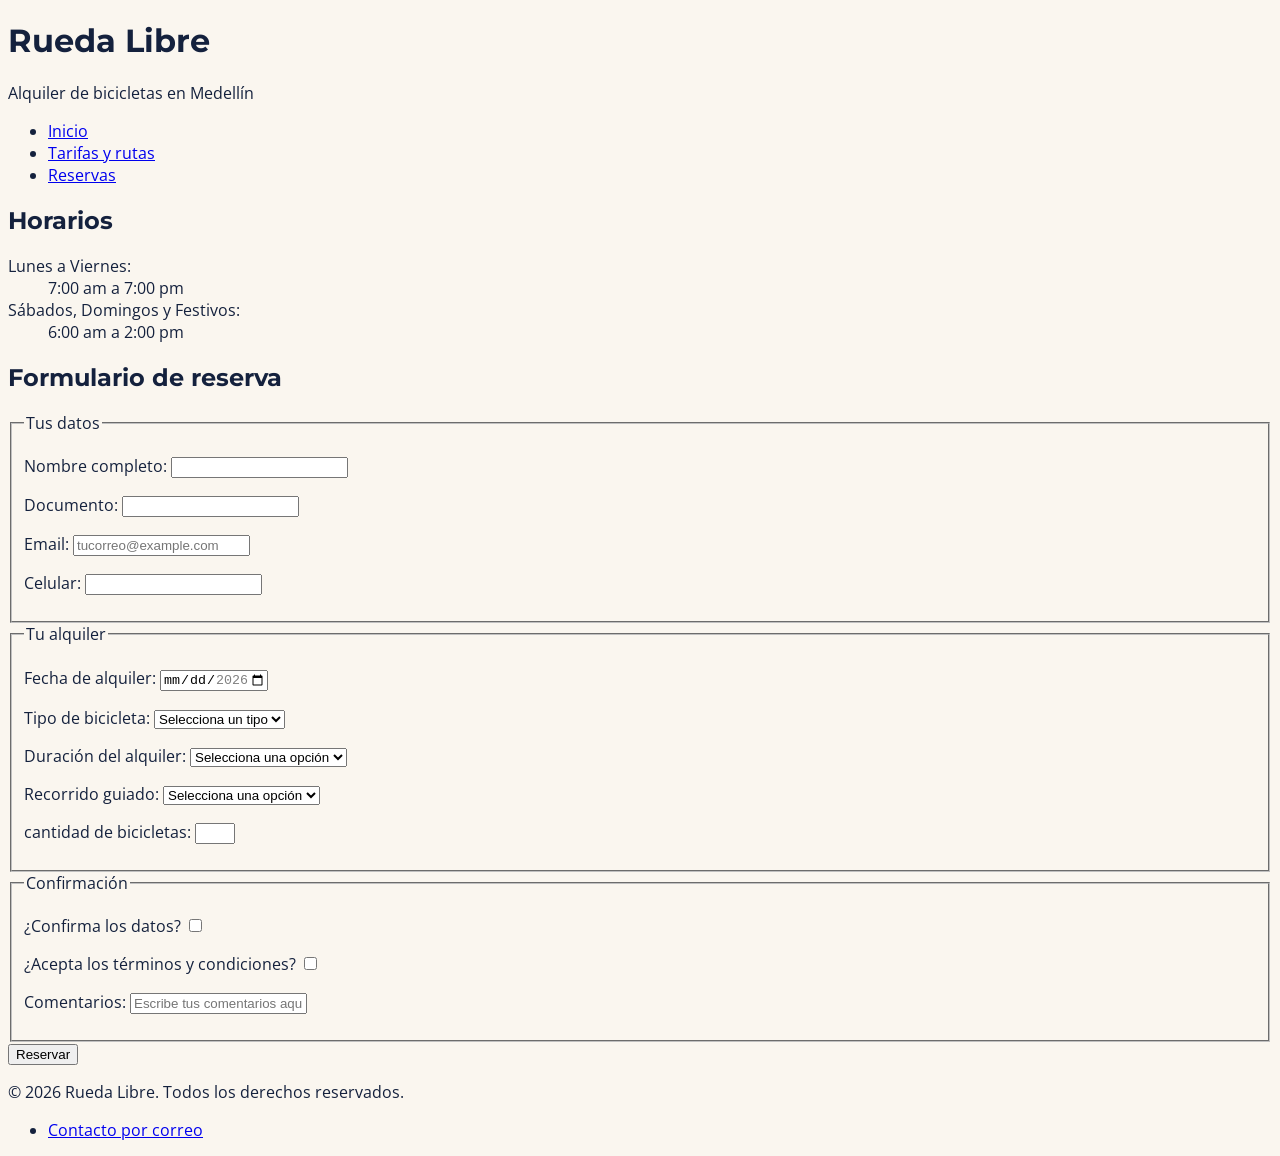
==== paginas/reservas.html @ 6e375266 "Día 3: La identidad de Rueda libre" ====
<!doctype html>
<html lang="es">
  <head>
    <meta charset="UTF-8" />
    <meta name="viewport" content="width=device-width, initial-scale=1.0" />

    <link
      href="https://fonts.googleapis.com/css2?family=Montserrat:wght@700&display=swap"
      rel="stylesheet"
    />
    <link
      href="https://fonts.googleapis.com/css2?family=Open+Sans:wght@400;600&display=swap"
      rel="stylesheet"
    />
    <link rel="stylesheet" href="../css/styles.css" />

    <title>Reserva tu bicicleta</title>
  </head>
  <body>
    <!-- CABECERA -->
    <header>
      <h1>Rueda Libre</h1>
      <p>Alquiler de bicicletas en Medellín</p>

      <nav aria-label="Navegación principal">
        <ul>
          <li><a href="../index.html">Inicio</a></li>
          <li><a href="tarifas.html">Tarifas y rutas</a></li>
          <li><a href="reservas.html">Reservas</a></li>
        </ul>
      </nav>
    </header>

    <!-- CONTENIDO PRINCIPAL -->
    <main>
      <!-- Sección de horarios -->
      <section id="horarios">
        <h2>Horarios</h2>
        <dl>
          <dt>Lunes a Viernes:</dt>
          <dd>7:00 am a 7:00 pm</dd>

          <dt>Sábados, Domingos y Festivos:</dt>
          <dd>6:00 am a 2:00 pm</dd>
        </dl>
      </section>

      <!-- Sección de formulario de reserva -->
      <section id="formulario-reserva">
        <h2>Formulario de reserva</h2>

        <form action="#" method="post" autocomplete="off">
          <fieldset>
            <!-- Sección de datos del usuario -->
            <legend>Tus datos</legend>
            <p>
              <label for="nombre">Nombre completo:</label>
              <input
                type="text"
                id="nombre"
                name="nombre"
                required
                minlength="3"
                pattern="[A-Za-záéíóúÁÉÍÓÚñÑ\s]+"
                title="Solo se permiten letras"
              />
            </p>
            <p>
              <label for="documento">Documento:</label>
              <input
                type="text"
                id="documento"
                name="documento"
                required
                minlength="6"
                maxlength="10"
                pattern="[0-9]+"
                title="El documento debe contener entre 6 y 10 dígitos."
              />
            </p>
            <p>
              <label for="email">Email:</label>
              <input
                type="email"
                id="email"
                name="email"
                required
                pattern="[a-zA-Z0-9._%+-]+@[a-zA-Z0-9.-]+\.[a-zA-Z]{2,}"
                placeholder="tucorreo@example.com"
                title="Ingresa un correo válido, por ejemplo usuario@gmail.com"
              />
            </p>
            <p>
              <label for="celular">Celular:</label>
              <input
                type="tel"
                id="celular"
                name="celular"
                required
                maxlength="10"
                pattern="^3[0-9]*$"
                title="El número de teléfono debe comenzar con 3"
              />
            </p>
          </fieldset>

          <!-- Sección de alquiler -->
          <fieldset>
            <legend>Tu alquiler</legend>
            <p>
              <label for="fecha-alquiler">Fecha de alquiler:</label>
              <input
                type="date"
                id="fecha-alquiler"
                name="fecha-alquiler"
                required
                min="2026-10-01"
                max="2026-12-31"
              />
            </p>
            <p>
              <label for="bicicleta">Tipo de bicicleta:</label>
              <select id="bicicleta" name="bicicleta" required>
                <option value="" disabled selected>Selecciona un tipo</option>
                <option value="urbana">Urbana</option>
                <option value="montaña">Montaña</option>
                <option value="eléctrica">Eléctrica</option>
              </select>
            </p>
            <p>
              <label for="duracion">Duración del alquiler:</label>
              <select id="duracion" name="duracion" required>
                <option value="" disabled selected>
                  Selecciona una opción
                </option>
                <option value="1hora">1 hora</option>
                <option value="4horas">Media día (4h)</option>
                <option value="1dia">Día completo</option>
              </select>
            </p>
            <p>
              <label for="recorrido">Recorrido guiado:</label>
              <select id="recorrido" name="recorrido" required>
                <option value="" disabled selected>
                  Selecciona una opción
                </option>
                <option value="1hora">Ninguna</option>
                <option value="4horas">Río y Parques</option>
                <option value="1dia">Sabores de barrio</option>
                <option value="1dia">Reto las Palmas</option>
              </select>
            </p>
            <p>
              <label for="cantidad-bicicletas">cantidad de bicicletas:</label>
              <input
                type="number"
                id="cantidad-bicicletas"
                name="cantidad-bicicletas"
                required
                min="1"
                max="6"
              />
            </p>
          </fieldset>

          <!-- Sección de confirmación -->
          <fieldset>
            <legend>Confirmación</legend>
            <p>
              <label for="confirmacion-datos">¿Confirma los datos?</label>
              <input
                type="checkbox"
                id="confirmacion-datos"
                name="confirmacion-datos"
                required
              />
            </p>
            <p>
              <label for="confirmacion-terminos"
                >¿Acepta los términos y condiciones?</label
              >
              <input
                type="checkbox"
                id="confirmacion-terminos"
                name="confirmacion-terminos"
                required
              />
            </p>
            <p>
              <label for="comentarios">Comentarios:</label>
              <input
                type="text"
                id="comentarios"
                name="comentarios"
                maxlength="300"
                placeholder="Escribe tus comentarios aquí..."
              />
            </p>
          </fieldset>

          <button type="submit">Reservar</button>
        </form>
      </section>
    </main>

    <!-- FOOTER -->
    <footer>
      <p>&copy; 2026 Rueda Libre. Todos los derechos reservados.</p>
      <ul>
        <li>
          <a href="mailto:hola@ruedalibre.example"> Contacto por correo </a>
        </li>
      </ul>
    </footer>
  </body>
</html>
---- css/styles.css ----
:root {
    --color-verde-ruta: #1e7a4f;
    --color-naranja-pedal: #F39A2B;
    --color-azul-noche: #14213D;
    --color-crema: #FAF6EF;
    --color-gris-asfalto: #5B6470;

    --font-titulos: 'Montserrat', Arial, sans-serif;
    --font-textos: 'Open Sans', Arial, sans-serif;

    --espaciado-s: 0.5rem;
    --espaciado-m: 1rem;
    --espaciado-l: 1.5rem;
}

/*  Estilos cuerpo de la página */
body {
    font-family: var(--font-textos);
    background-color: var(--color-crema);
    color: var(--color-azul-noche);
}

/*  Uso de herencia en los titulos */
h1, h2, h3 { 
    font-family: var(--font-titulos);
}

table {
    text-align: center;
}
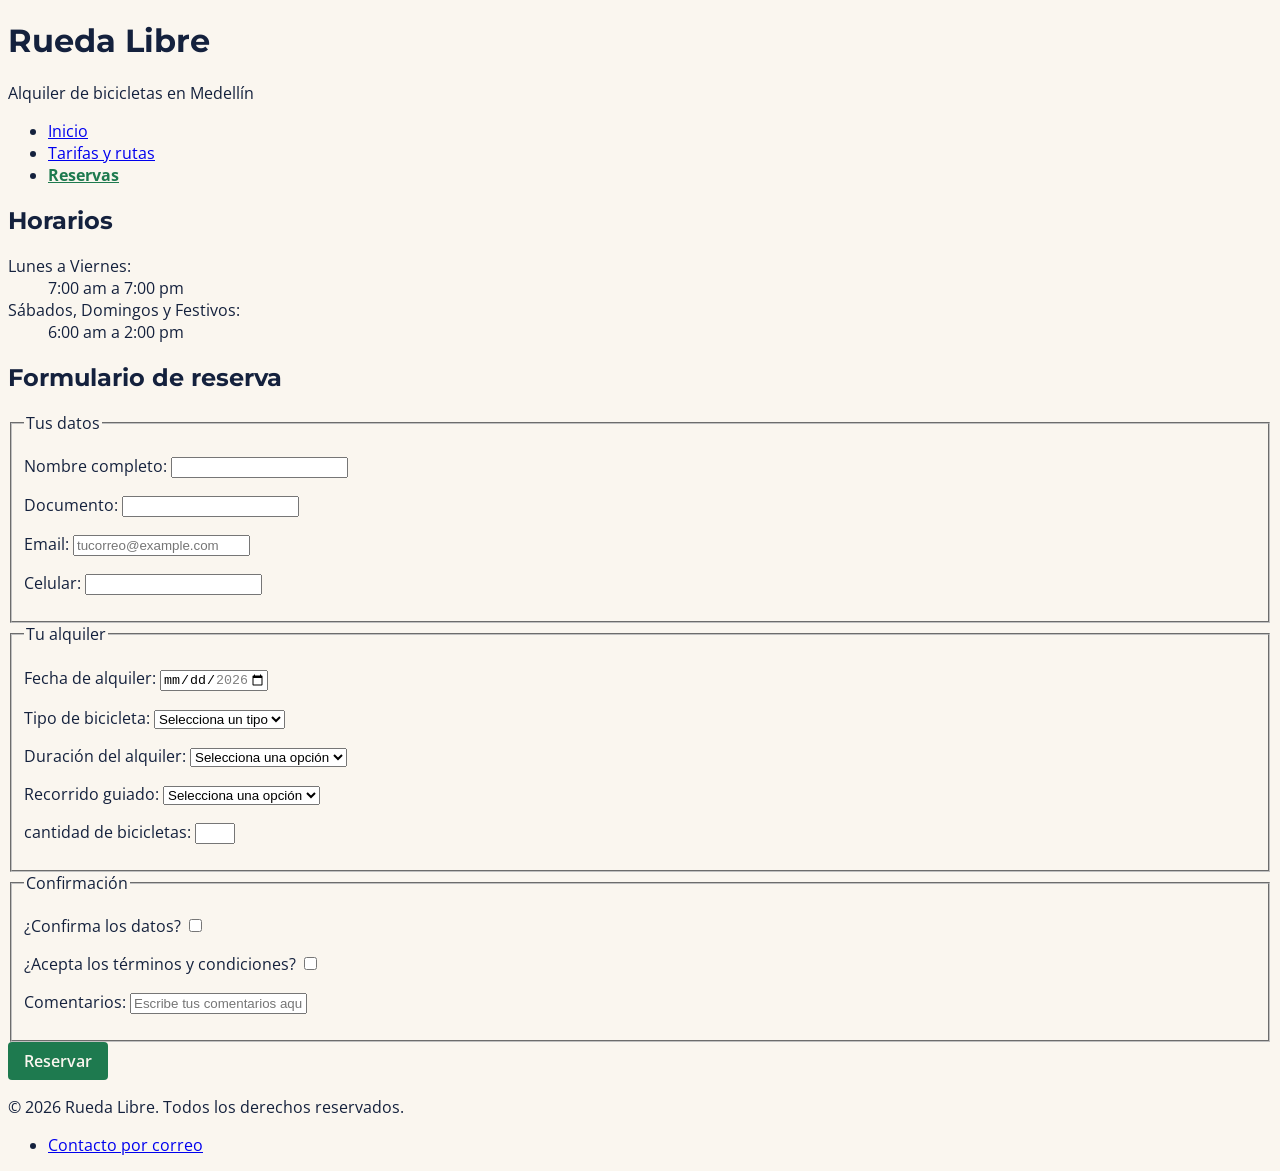
==== commit 6ac78613: "Dia 3: Navegación con estados y sin conflictos" ====
--- a/paginas/reservas.html
+++ b/paginas/reservas.html
@@ -4,14 +4,13 @@
     <meta charset="UTF-8" />
     <meta name="viewport" content="width=device-width, initial-scale=1.0" />
 
+    <link rel="preconnect" href="https://fonts.googleapis.com" />
+    <link rel="preconnect" href="https://fonts.gstatic.com" crossorigin />
     <link
-      href="https://fonts.googleapis.com/css2?family=Montserrat:wght@700&display=swap"
+      href="https://fonts.googleapis.com/css2?family=Montserrat:wght@400;500;600;700&family=Open+Sans:wght@400;500;600;700&display=swap"
       rel="stylesheet"
     />
-    <link
-      href="https://fonts.googleapis.com/css2?family=Open+Sans:wght@400;600&display=swap"
-      rel="stylesheet"
-    />
+
     <link rel="stylesheet" href="../css/styles.css" />
 
     <title>Reserva tu bicicleta</title>
@@ -23,10 +22,10 @@
       <p>Alquiler de bicicletas en Medellín</p>
 
       <nav aria-label="Navegación principal">
-        <ul>
+        <ul id="menu">
           <li><a href="../index.html">Inicio</a></li>
           <li><a href="tarifas.html">Tarifas y rutas</a></li>
-          <li><a href="reservas.html">Reservas</a></li>
+          <li><a href="reservas.html" class="activo">Reservas</a></li>
         </ul>
       </nav>
     </header>
@@ -198,7 +197,7 @@
             </p>
           </fieldset>
 
-          <button type="submit">Reservar</button>
+          <button type="submit" class="btn-cta">Reservar</button>
         </form>
       </section>
     </main>
--- a/css/styles.css
+++ b/css/styles.css
@@ -27,4 +27,47 @@
 
 table {
     text-align: center;
+}
+
+#menu a.activo { 
+    color: var(--color-verde-ruta); 
+    font-weight: 700; 
+}
+
+#menu a:hover,
+#menu a:focus {
+    color: var(--color-azul-noche);
+    text-decoration: underline;
+    outline: 2px dashed var(--color-azul-noche);
+    outline-offset: 4px;
+}
+
+.btn-cta {
+    background-color: var(--color-verde-ruta);
+    color: var(--color-crema);
+    padding: var(--espaciado-s) var(--espaciado-m);
+    text-decoration: none;
+    border: none;
+    border-radius: 4px;
+    font-weight: 600;
+    cursor: pointer;
+    display: inline-block;
+    font-family: var(--font-textos);
+    font-size: 1rem;
+}
+
+.btn-cta:hover,
+.btn-cta:focus {
+    background-color: var(--color-azul-noche);
+    color: var(--color-crema);
+    outline: 2px solid var(--color-naranja-pedal); 
+    outline-offset: 3px;
+}
+
+input:focus,
+select:focus,
+textarea:focus {
+    outline: 3px solid var(--color-verde-ruta);
+    outline-offset: 1px;
+    border-color: var(--color-verde-ruta);
 }
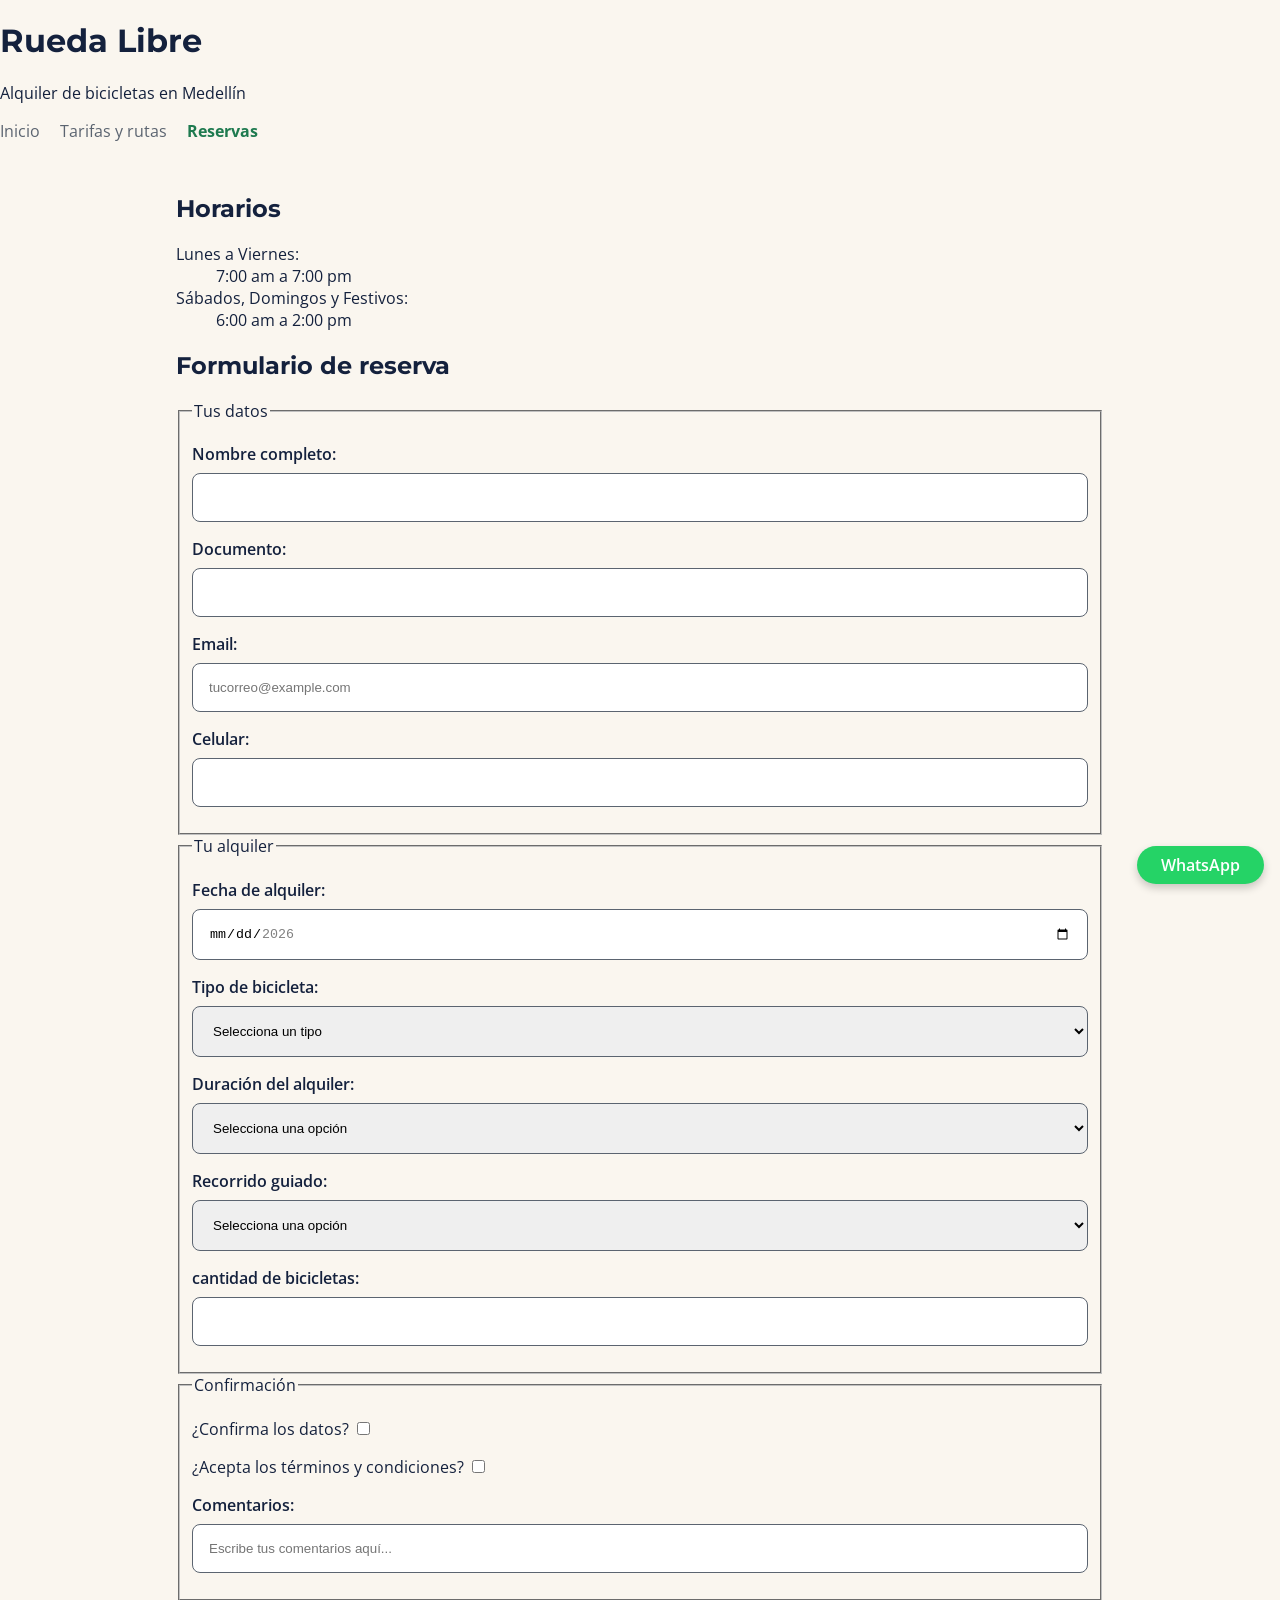
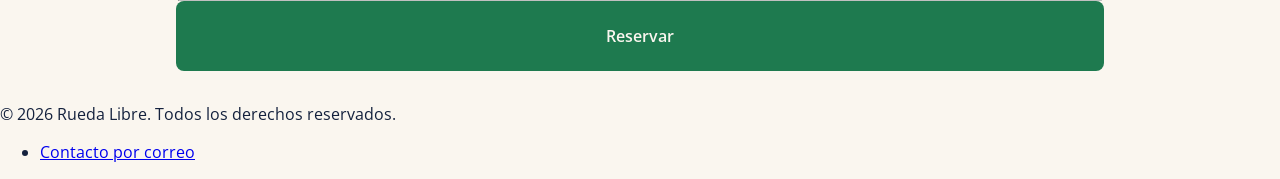
==== commit cb9aeb95: "Día 3: Rueda Libre v1.0: Lanzamiento" ====
--- a/paginas/reservas.html
+++ b/paginas/reservas.html
@@ -211,5 +211,8 @@
         </li>
       </ul>
     </footer>
+    <a href="https://wa.me/573000000000" target="_blank" rel="noopener noreferrer" class="whatsapp-flotante" aria-label="Chatear por WhatsApp">
+      WhatsApp
+    </a>
   </body>
 </html>
--- a/css/styles.css
+++ b/css/styles.css
@@ -1,3 +1,8 @@
+/* Todo el ancho de los elemtnos incluye el padding y el border */
+*, *::before, *::after {
+    box-sizing: border-box;
+}
+
 :root {
     --color-verde-ruta: #1e7a4f;
     --color-naranja-pedal: #F39A2B;
@@ -18,6 +23,7 @@
     font-family: var(--font-textos);
     background-color: var(--color-crema);
     color: var(--color-azul-noche);
+    margin: 0;
 }
 
 /*  Uso de herencia en los titulos */
@@ -25,8 +31,9 @@
     font-family: var(--font-titulos);
 }
 
-table {
-    text-align: center;
+#menu a { 
+    color: var(--color-gris-asfalto); 
+    text-decoration: none;
 }
 
 #menu a.activo { 
@@ -38,22 +45,23 @@
 #menu a:focus {
     color: var(--color-azul-noche);
     text-decoration: underline;
-    outline: 2px dashed var(--color-azul-noche);
+    outline: 2px dashed var(--color-azul-noche); 
     outline-offset: 4px;
 }
 
 .btn-cta {
     background-color: var(--color-verde-ruta);
     color: var(--color-crema);
-    padding: var(--espaciado-s) var(--espaciado-m);
+    padding: var(--espaciado-m) var(--espaciado-l);
     text-decoration: none;
     border: none;
-    border-radius: 4px;
+    border-radius: var(--espaciado-s);
     font-weight: 600;
     cursor: pointer;
     display: inline-block;
     font-family: var(--font-textos);
     font-size: 1rem;
+    text-align: center;
 }
 
 .btn-cta:hover,
@@ -70,4 +78,134 @@
     outline: 3px solid var(--color-verde-ruta);
     outline-offset: 1px;
     border-color: var(--color-verde-ruta);
+}
+
+/* ---- --------------------------------------*/
+
+/* Centrar el contenido principal */
+main {
+    max-width: 60rem; 
+    margin: 0 auto;   
+    padding: var(--espaciado-m);
+}
+
+/* Estilos del encabezado */
+#inicio {
+    min-height: 80vh; 
+}
+
+#servicios article {
+    padding: var(--espaciado-m);
+    border: 1px solid var(--color-gris-asfalto);
+    border-radius: var(--espaciado-s);
+    margin-bottom: var(--espaciado-l);
+}
+
+#servicios article img {
+    width: 100%;
+    border-radius: var(--espaciado-s);
+}
+
+table {
+    text-align: center; /* Conservado de la base original */
+    width: 100%; 
+    border-collapse: collapse; 
+    margin-bottom: var(--espaciado-l);
+}
+
+th, td {
+    padding: var(--espaciado-m);
+    border: 1px solid var(--color-gris-asfalto);
+}
+
+th {
+    background-color: var(--color-verde-ruta);
+    color: var(--color-crema);
+}
+
+form p {
+    margin-bottom: var(--espaciado-m);
+}
+
+label {
+    display: block; 
+    margin-bottom: var(--espaciado-s);
+    font-weight: 600;
+}
+
+input[type="text"],
+input[type="email"],
+input[type="tel"],
+input[type="date"],
+input[type="number"],
+select,
+textarea {
+    width: 100%;
+    padding: var(--espaciado-m);
+    border: 1px solid var(--color-gris-asfalto);
+    border-radius: var(--espaciado-s);
+}
+
+input[type="checkbox"] {
+    display: inline-block;
+    width: auto;
+}
+
+label[for="confirmacion-datos"],
+label[for="confirmacion-terminos"] {
+    display: inline;
+    font-weight: 400;
+}
+
+form .btn-cta {
+    width: 100%;
+    padding: var(--espaciado-l);
+}
+
+#menu {
+    padding-left: 0;
+}
+
+#menu li {
+    display: inline-block;
+    margin-right: var(--espaciado-m);
+}
+
+.tarjeta-servicio {
+    position: relative;
+}
+
+.badge-nuevo {
+    position: absolute;
+    top: var(--espaciado-s);
+    right: var(--espaciado-s);
+    background-color: var(--color-naranja-pedal);
+    color: var(--color-azul-noche);
+    padding: 0.2rem var(--espaciado-s);
+    font-size: 0.8rem;
+    font-weight: 700;
+    border-radius: 4px;
+}
+
+.whatsapp-flotante {
+    position: fixed;
+    bottom: var(--espaciado-m);
+    right: var(--espaciado-m);
+    background-color: #25D366;
+    color: #ffffff;
+    padding: var(--espaciado-s) var(--espaciado-l);
+    border-radius: 50px;
+    text-decoration: none;
+    font-weight: 600;
+    box-shadow: 0 4px 8px rgba(0,0,0,0.2);
+    z-index: 1000;
+    display: inline-flex;
+    align-items: center;
+}
+
+.whatsapp-flotante:hover,
+.whatsapp-flotante:focus {
+    background-color: #1ebe5d;
+    outline: 2px solid var(--color-azul-noche);
+    outline-offset: 2px;
 }
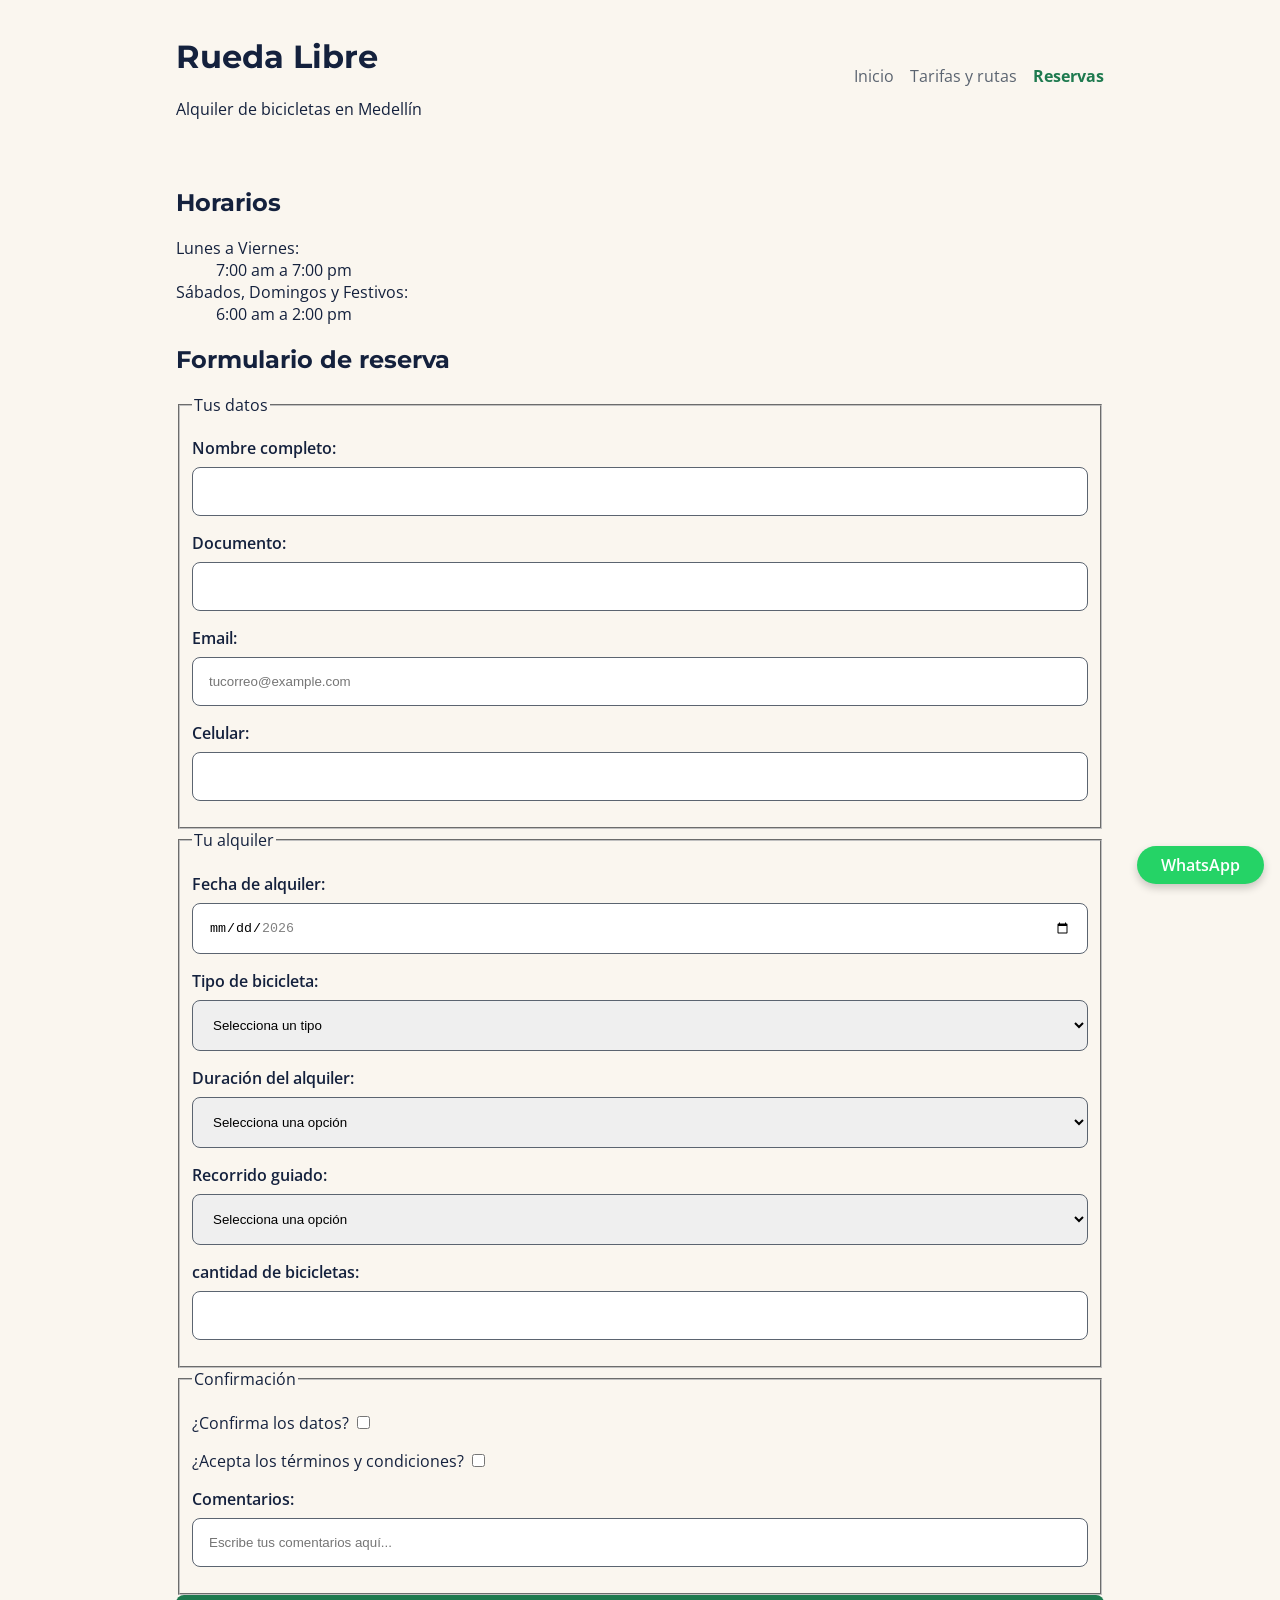
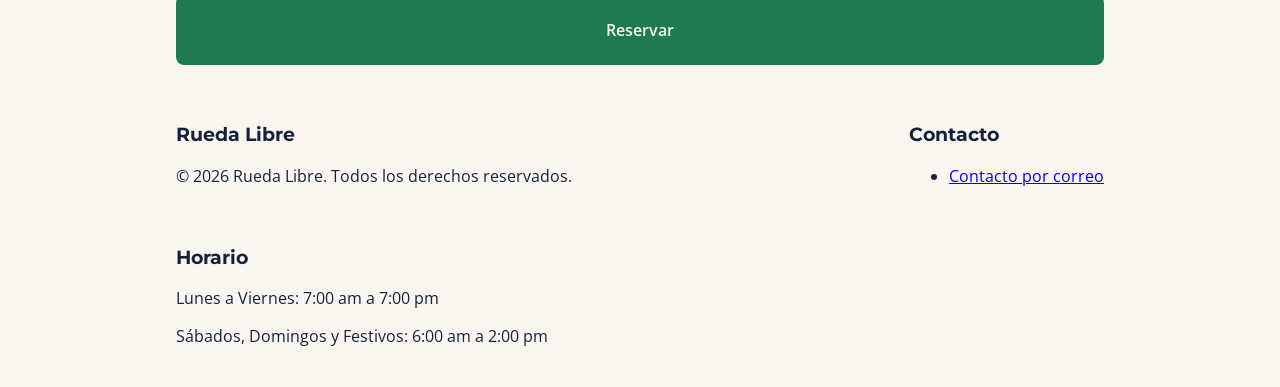
==== commit cb4fd643: "Flexbox: layaouts en una dimensión" ====
--- a/paginas/reservas.html
+++ b/paginas/reservas.html
@@ -18,8 +18,10 @@
   <body>
     <!-- CABECERA -->
     <header>
-      <h1>Rueda Libre</h1>
-      <p>Alquiler de bicicletas en Medellín</p>
+      <div>
+        <h1>Rueda Libre</h1>
+        <p>Alquiler de bicicletas en Medellín</p>
+      </div>
 
       <nav aria-label="Navegación principal">
         <ul id="menu">
@@ -204,12 +206,25 @@
 
     <!-- FOOTER -->
     <footer>
-      <p>&copy; 2026 Rueda Libre. Todos los derechos reservados.</p>
-      <ul>
-        <li>
-          <a href="mailto:hola@ruedalibre.example"> Contacto por correo </a>
-        </li>
-      </ul>
+      <div>
+        <h3>Rueda Libre</h3>
+        <p>&copy; 2026 Rueda Libre. Todos los derechos reservados.</p>
+      </div>
+
+      <div>
+        <h3>Contacto</h3>
+        <ul>
+          <li>
+            <a href="mailto:hola@ruedalibre.example"> Contacto por correo </a>
+          </li>
+        </ul>
+      </div>
+
+      <div>
+        <h3>Horario</h3>
+        <p>Lunes a Viernes: 7:00 am a 7:00 pm</p>
+        <p>Sábados, Domingos y Festivos: 6:00 am a 2:00 pm</p>
+      </div>
     </footer>
     <a href="https://wa.me/573000000000" target="_blank" rel="noopener noreferrer" class="whatsapp-flotante" aria-label="Chatear por WhatsApp">
       WhatsApp
--- a/css/styles.css
+++ b/css/styles.css
@@ -91,7 +91,10 @@
 
 /* Estilos del encabezado */
 #inicio {
-    min-height: 80vh; 
+    padding: var(--espaciado-l);
+    display: flex;
+    flex-direction: column;
+    justify-content: center;
 }
 
 #servicios article {
@@ -164,12 +167,14 @@
 
 #menu {
     padding-left: 0;
-}
-
-#menu li {
-    display: inline-block;
-    margin-right: var(--espaciado-m);
-}
+    margin: 0;
+    list-style: none;
+    display: flex;             /* Contenedor flexible */
+    gap: var(--espaciado-m);   /* Separación uniforme */
+    flex-wrap: wrap;           /* Pasan a otra línea si no caben */
+}
+
+/* Se eliminó el display: inline-block y margin-right de #menu li */
 
 .tarjeta-servicio {
     position: relative;
@@ -208,4 +213,28 @@
     background-color: #1ebe5d;
     outline: 2px solid var(--color-azul-noche);
     outline-offset: 2px;
+}
+
+/* Nombre del negocio en un extremo y menú en el otro, centrados verticalmente */
+header {
+    display: flex;
+    justify-content: space-between;
+    align-items: center;
+    flex-wrap: wrap;
+    gap: var(--espaciado-m);
+    padding: var(--espaciado-m);
+    max-width: 60rem;
+    margin: 0 auto;
+}
+
+/* Pie en tres bloques en fila, alineados por arriba y separados uniformemente */
+footer {
+    display: flex;
+    justify-content: space-between;
+    align-items: flex-start;
+    flex-wrap: wrap;
+    gap: var(--espaciado-l);
+    padding: var(--espaciado-l) var(--espaciado-m);
+    max-width: 60rem;
+    margin: 0 auto;
 }
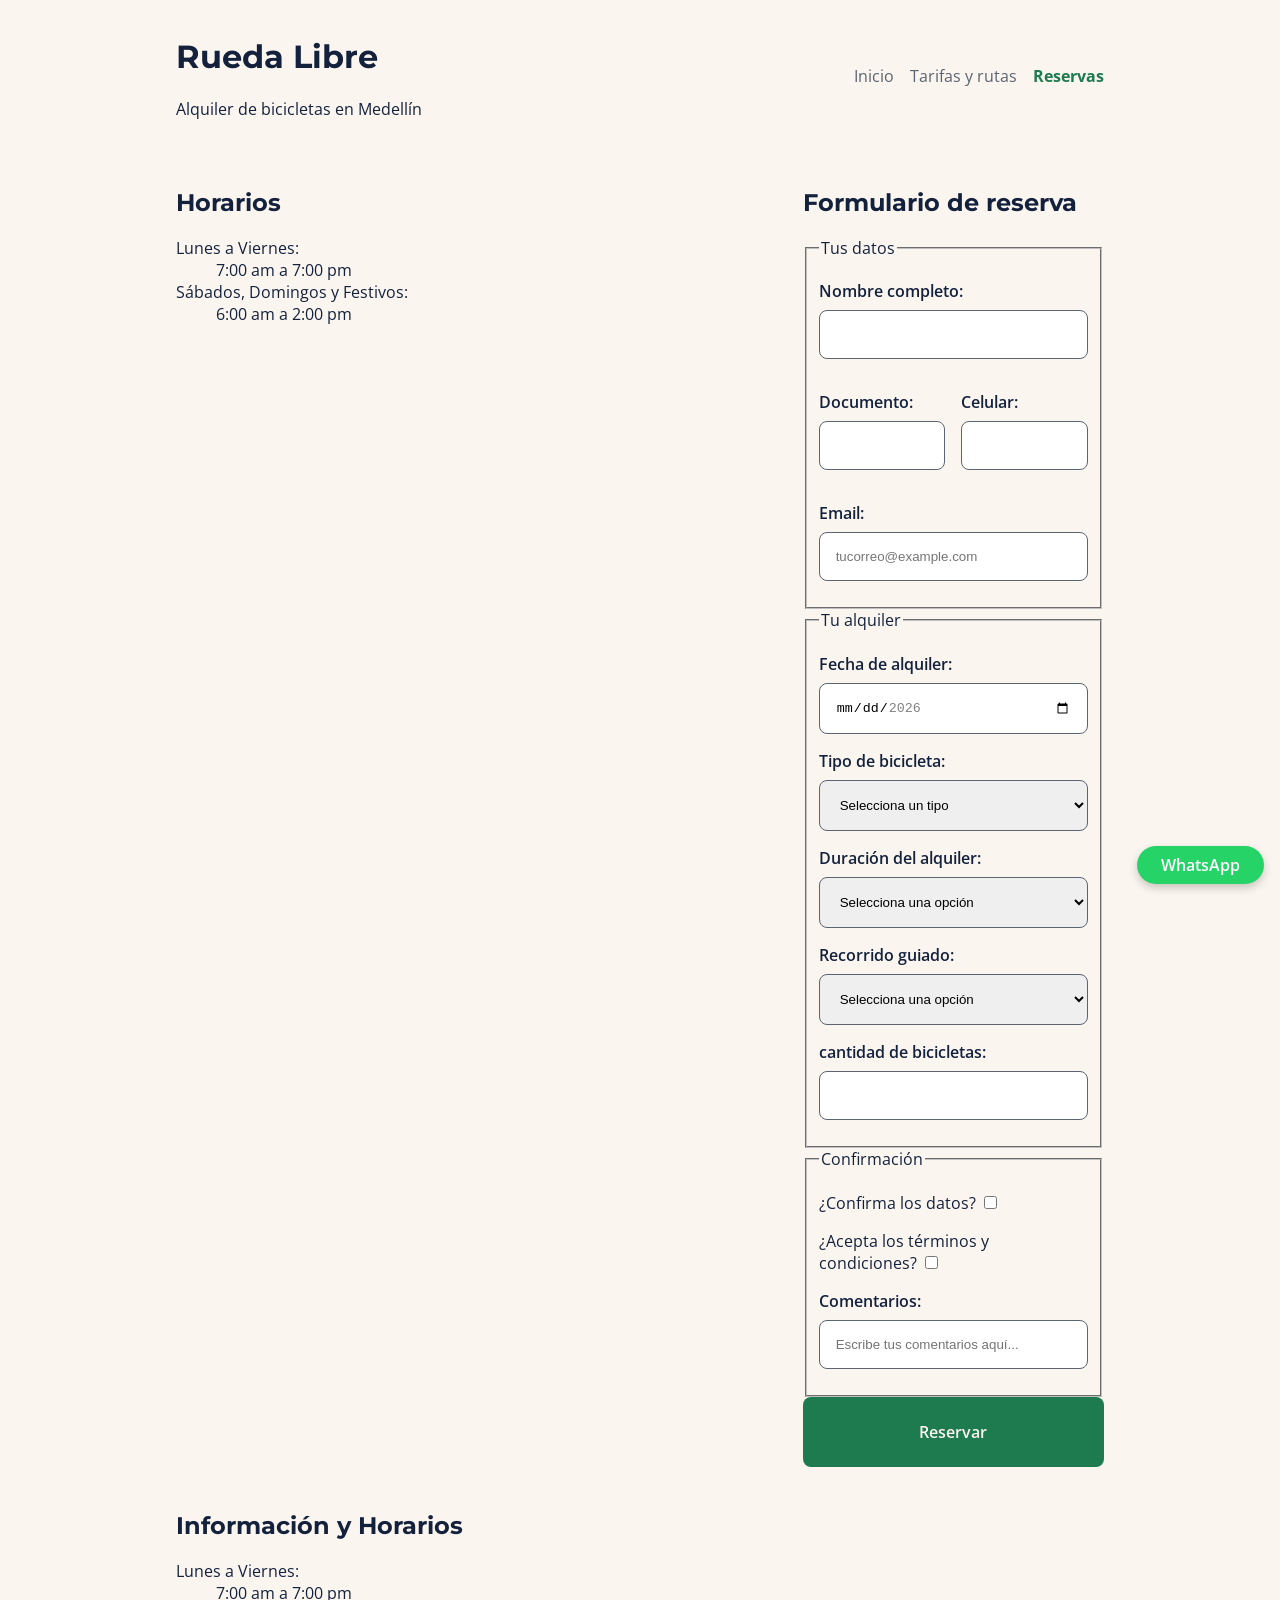
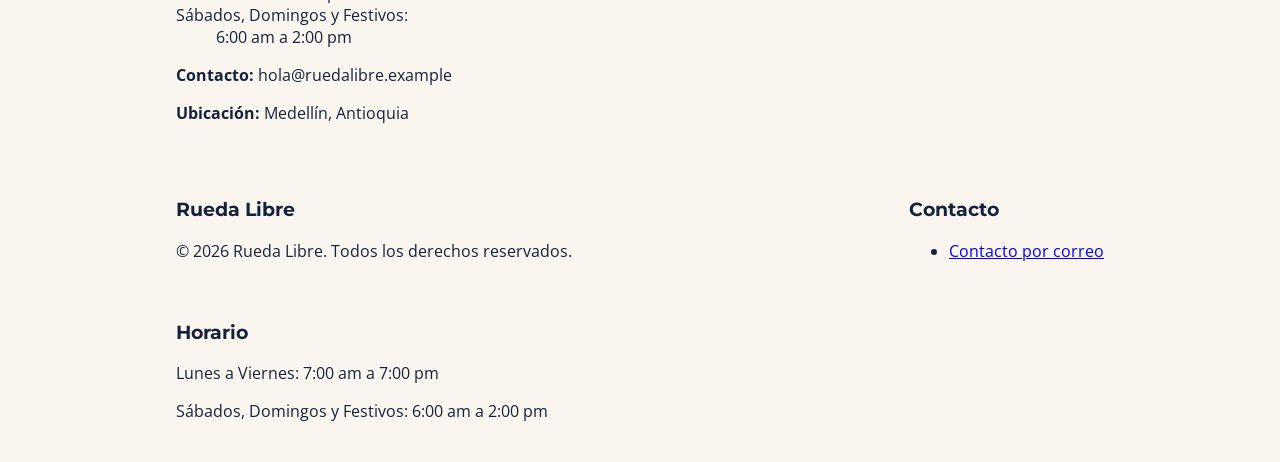
==== commit 8ccabbae: "PRE - Layaout en dos dimensiones" ====
--- a/paginas/reservas.html
+++ b/paginas/reservas.html
@@ -33,7 +33,7 @@
     </header>
 
     <!-- CONTENIDO PRINCIPAL -->
-    <main>
+    <main class="layout-reservas">
       <!-- Sección de horarios -->
       <section id="horarios">
         <h2>Horarios</h2>
@@ -66,19 +66,35 @@
                 title="Solo se permiten letras"
               />
             </p>
-            <p>
-              <label for="documento">Documento:</label>
-              <input
-                type="text"
-                id="documento"
-                name="documento"
-                required
-                minlength="6"
-                maxlength="10"
-                pattern="[0-9]+"
-                title="El documento debe contener entre 6 y 10 dígitos."
-              />
-            </p>
+
+            <div class="fila-campos">
+              <p>
+                <label for="documento">Documento:</label>
+                <input
+                  type="text"
+                  id="documento"
+                  name="documento"
+                  required
+                  minlength="6"
+                  maxlength="10"
+                  pattern="[0-9]+"
+                  title="El documento debe contener entre 6 y 10 dígitos."
+                />
+              </p>
+              <p>
+                <label for="celular">Celular:</label>
+                <input
+                  type="tel"
+                  id="celular"
+                  name="celular"
+                  required
+                  maxlength="10"
+                  pattern="^3[0-9]*$"
+                  title="El número de teléfono debe comenzar con 3"
+                />
+              </p>
+            </div>
+
             <p>
               <label for="email">Email:</label>
               <input
@@ -91,18 +107,7 @@
                 title="Ingresa un correo válido, por ejemplo usuario@gmail.com"
               />
             </p>
-            <p>
-              <label for="celular">Celular:</label>
-              <input
-                type="tel"
-                id="celular"
-                name="celular"
-                required
-                maxlength="10"
-                pattern="^3[0-9]*$"
-                title="El número de teléfono debe comenzar con 3"
-              />
-            </p>
+
           </fieldset>
 
           <!-- Sección de alquiler -->
@@ -202,6 +207,19 @@
           <button type="submit" class="btn-cta">Reservar</button>
         </form>
       </section>
+
+      <section id="horarios">
+        <h2>Información y Horarios</h2>
+        <dl>
+          <dt>Lunes a Viernes:</dt>
+          <dd>7:00 am a 7:00 pm</dd>
+
+          <dt>Sábados, Domingos y Festivos:</dt>
+          <dd>6:00 am a 2:00 pm</dd>
+        </dl>
+        <p><strong>Contacto:</strong> hola@ruedalibre.example</p>
+        <p><strong>Ubicación:</strong> Medellín, Antioquia</p>
+      </section>
     </main>
 
     <!-- FOOTER -->
--- a/css/styles.css
+++ b/css/styles.css
@@ -237,4 +237,81 @@
     padding: var(--espaciado-l) var(--espaciado-m);
     max-width: 60rem;
     margin: 0 auto;
+}
+
+/* Cuadrícula adaptable sin media queries y separación uniforme */
+.cuadricula-flota {
+    display: grid;
+    grid-template-columns: repeat(auto-fit, minmax(16rem, 1fr));
+    gap: var(--espaciado-l);
+}
+
+/* Tarjeta con el box-model anterior y Flexbox en columna para que el botón "Reservar" quede siempre al final */
+#flota article {
+    padding: var(--espaciado-m);
+    border: 1px solid var(--color-gris-asfalto);
+    border-radius: var(--espaciado-s);
+    display: flex;
+    flex-direction: column;
+    justify-content: space-between;
+}
+
+#flota article img {
+    width: 100%;
+    border-radius: var(--espaciado-s);
+}
+
+/* Empuja el botón hacia abajo del todo aunque las descripciones tengan distinto largo */
+#flota article .btn-cta {
+    margin-top: auto;
+}
+
+/* Imagen de la portada ocupando su columna y botones alineados con Flexbox */
+#inicio img {
+    width: 100%;
+    border-radius: var(--espaciado-s);
+}
+
+.inicio-botones {
+    display: flex;
+    align-items: center;
+    gap: var(--espaciado-m);
+    flex-wrap: wrap;
+}
+
+/* Galería "Nuestras rutas" con 3 tarjetas en una fila */
+.galeria-rutas {
+    display: grid;
+    grid-template-columns: repeat(3, 1fr);
+    gap: var(--espaciado-l);
+}
+
+.galeria-rutas article {
+    padding: var(--espaciado-m);
+    border: 1px solid var(--color-gris-asfalto);
+    border-radius: var(--espaciado-s);
+}
+
+.galeria-rutas img {
+    width: 100%;
+    border-radius: var(--espaciado-s);
+}
+
+/* En reservas, formulario (2/3) e info de contacto (1/3) en proporción 2:1 */
+.layout-reservas {
+    display: grid;
+    grid-template-columns: 2fr 1fr;
+    gap: var(--espaciado-l);
+    align-items: start;
+}
+
+/*  Dos campos cortos (documento y celular) en la misma fila con Flexbox */
+.fila-campos {
+    display: flex;
+    justify-content: space-between;
+    gap: var(--espaciado-m);
+}
+
+.fila-campos p {
+    flex: 1;
 }
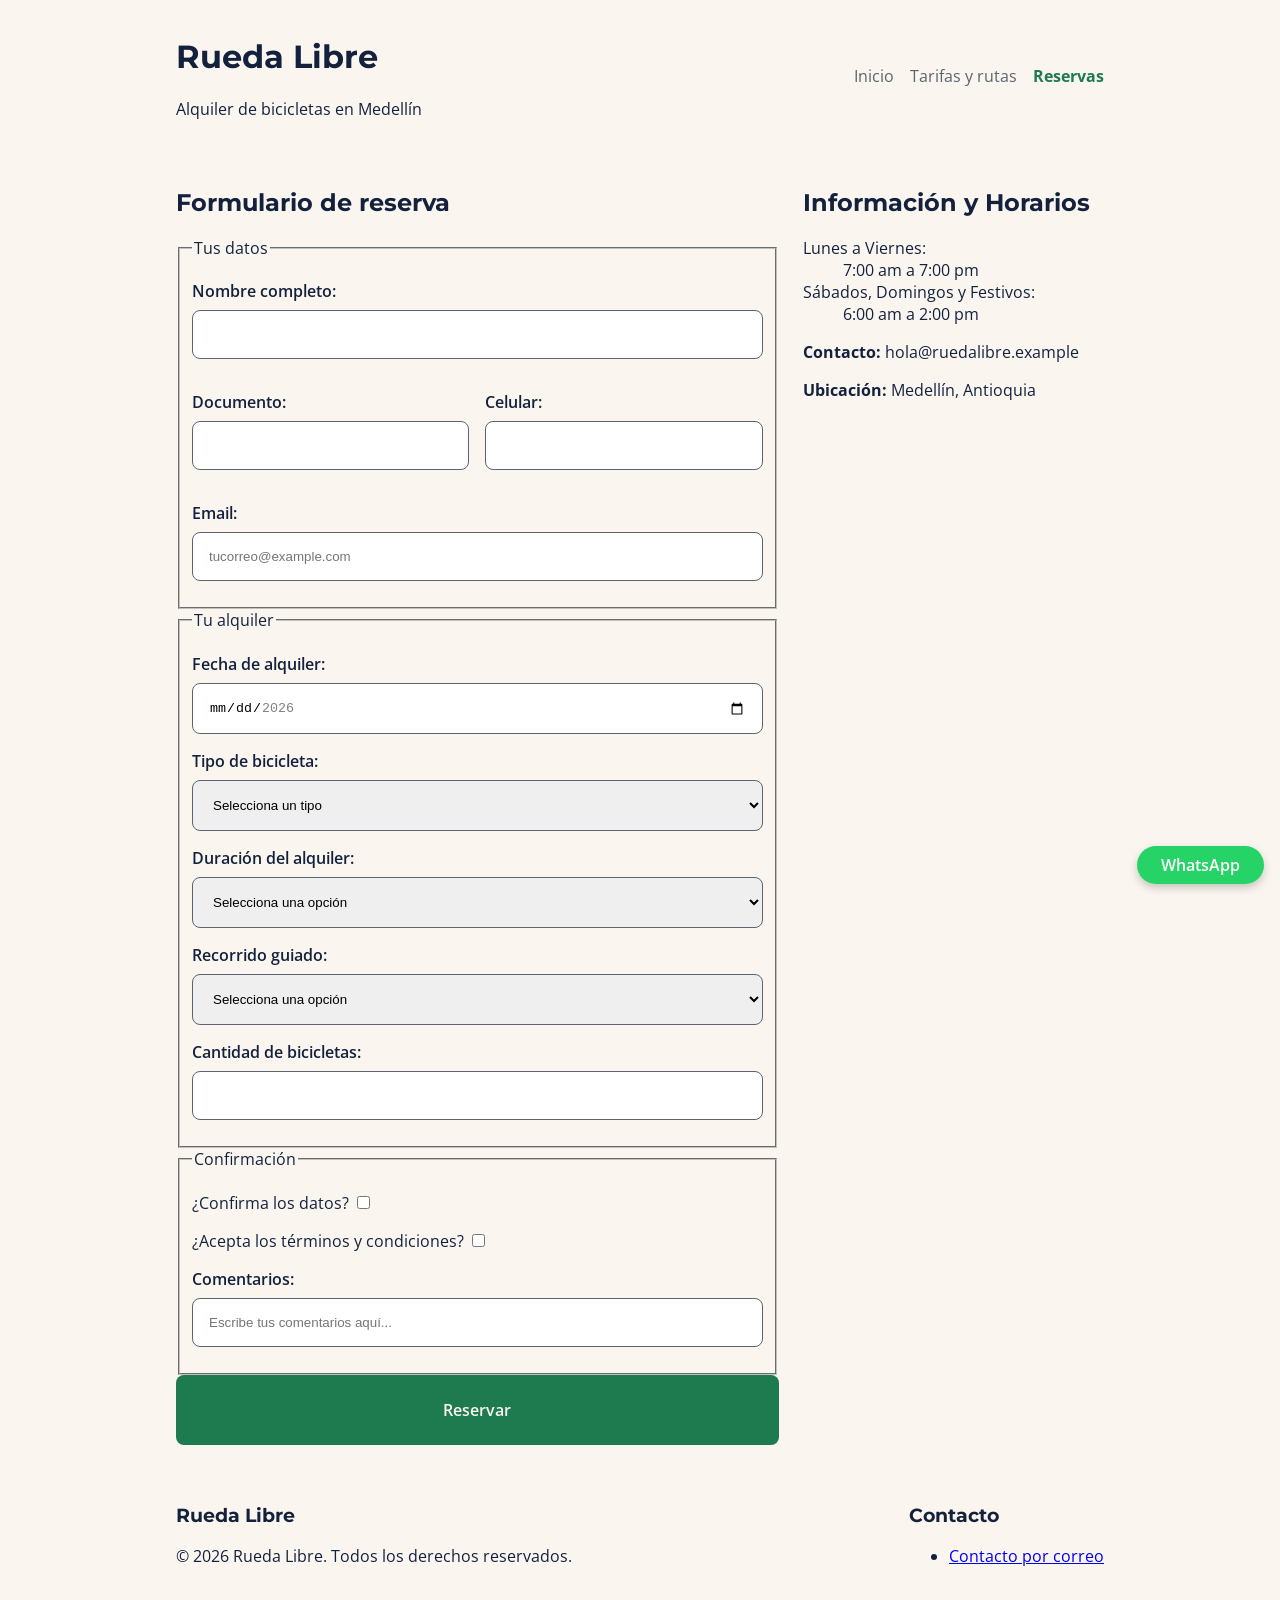
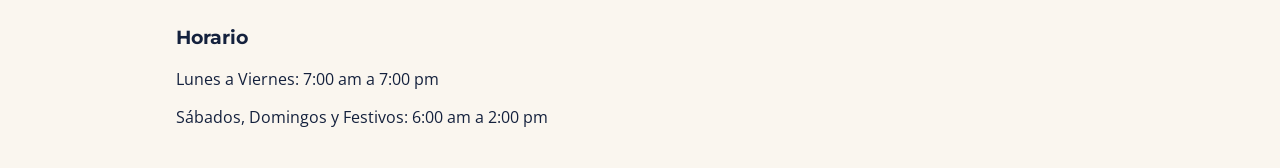
==== commit 8cffd293: "Layout en dos dimensiones" ====
--- a/paginas/reservas.html
+++ b/paginas/reservas.html
@@ -34,18 +34,6 @@
 
     <!-- CONTENIDO PRINCIPAL -->
     <main class="layout-reservas">
-      <!-- Sección de horarios -->
-      <section id="horarios">
-        <h2>Horarios</h2>
-        <dl>
-          <dt>Lunes a Viernes:</dt>
-          <dd>7:00 am a 7:00 pm</dd>
-
-          <dt>Sábados, Domingos y Festivos:</dt>
-          <dd>6:00 am a 2:00 pm</dd>
-        </dl>
-      </section>
-
       <!-- Sección de formulario de reserva -->
       <section id="formulario-reserva">
         <h2>Formulario de reserva</h2>
@@ -157,7 +145,7 @@
               </select>
             </p>
             <p>
-              <label for="cantidad-bicicletas">cantidad de bicicletas:</label>
+              <label for="cantidad-bicicletas">Cantidad de bicicletas:</label>
               <input
                 type="number"
                 id="cantidad-bicicletas"
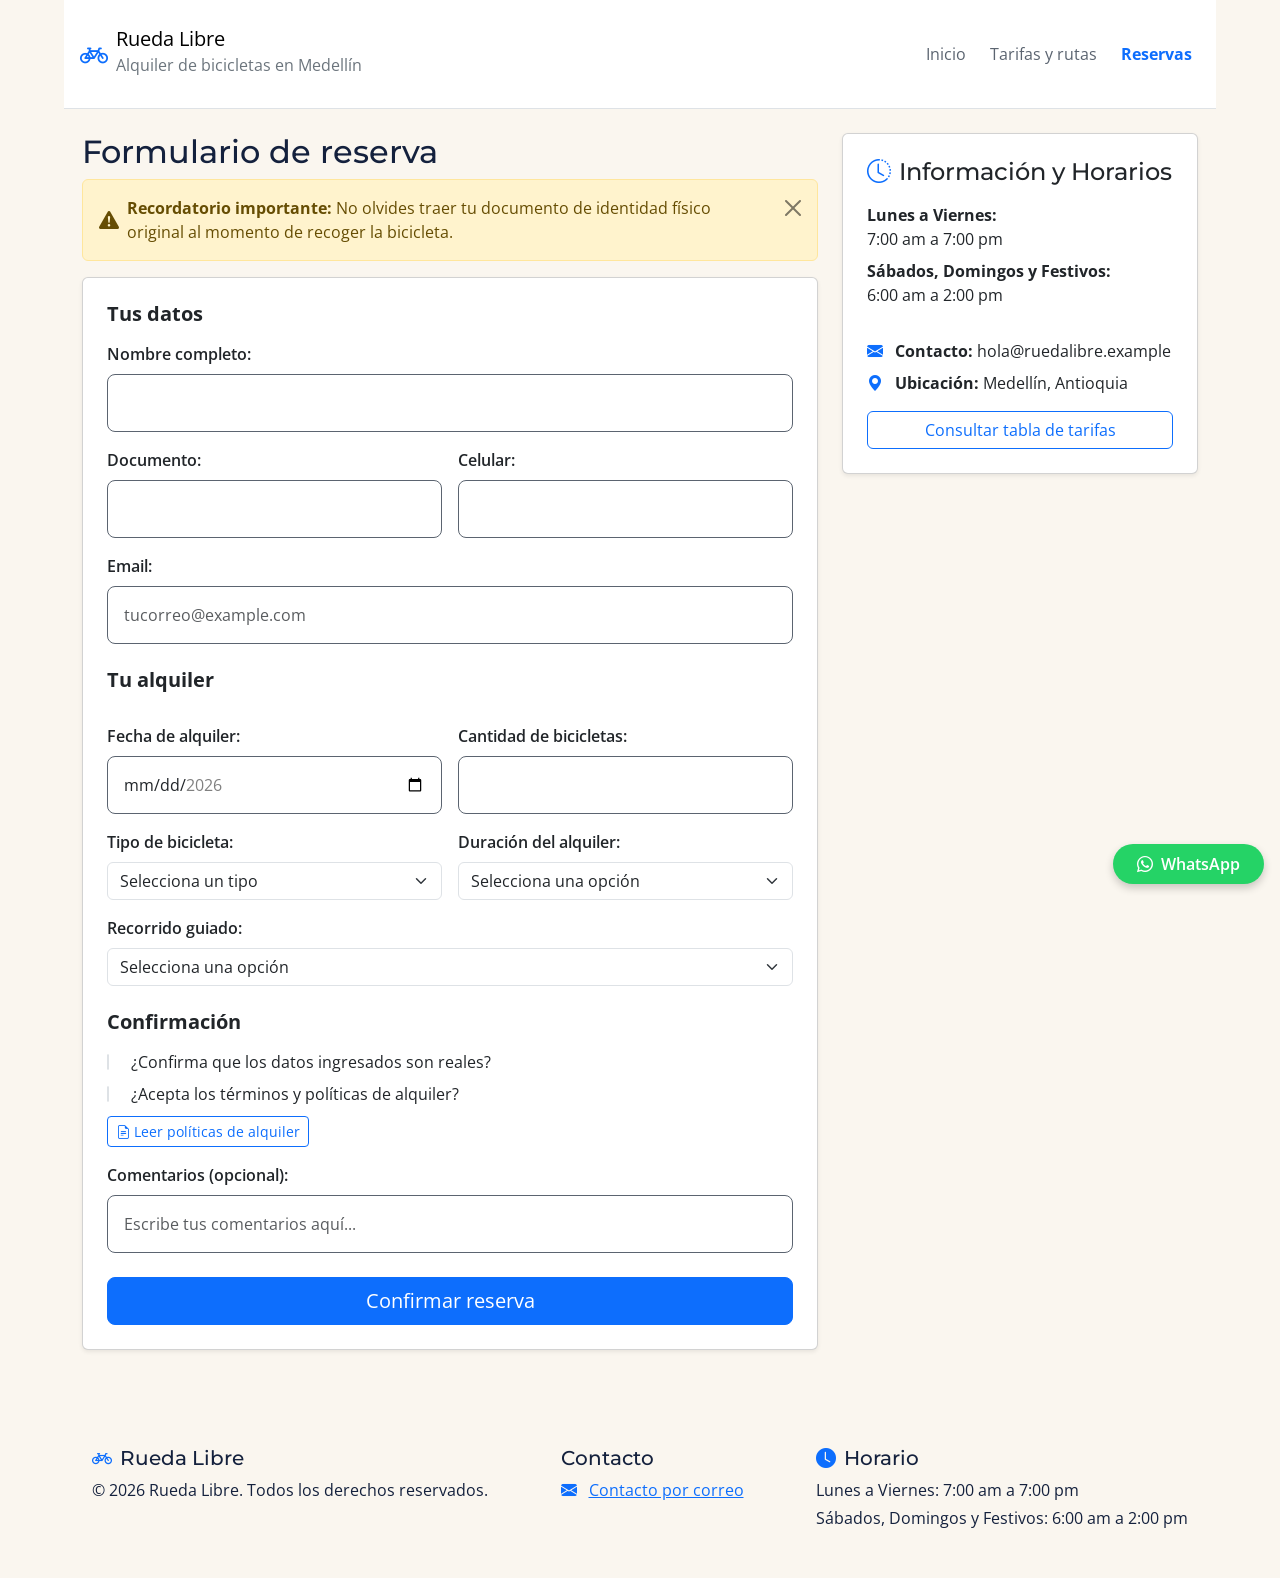
==== commit 74477b68: "MiniReto 11: Reservas con validacion visual, alerta descartable y modal de politicas" ====
--- a/paginas/reservas.html
+++ b/paginas/reservas.html
@@ -3,6 +3,10 @@
   <head>
     <meta charset="UTF-8" />
     <meta name="viewport" content="width=device-width, initial-scale=1.0" />
+    <meta
+      name="description"
+      content="Reserva tu bicicleta o recorrido guiado en Medellín con Rueda Libre."
+    />
 
     <link rel="preconnect" href="https://fonts.googleapis.com" />
     <link rel="preconnect" href="https://fonts.gstatic.com" crossorigin />
@@ -11,229 +15,436 @@
       rel="stylesheet"
     />
 
+    <link
+      href="https://cdn.jsdelivr.net/npm/bootstrap@5.3.3/dist/css/bootstrap.min.css"
+      rel="stylesheet"
+      integrity="sha384-QWTKZyjpPEjISv5WaRU9OFeRpok6YctnYmDr5pNlyT2bRjXh0JMhjY6hW+ALEwIH"
+      crossorigin="anonymous"
+    />
+    <link
+      rel="stylesheet"
+      href="https://cdn.jsdelivr.net/npm/bootstrap-icons@1.11.3/font/bootstrap-icons.min.css"
+    />
+
     <link rel="stylesheet" href="../css/styles.css" />
 
-    <title>Reserva tu bicicleta</title>
+    <title>Reserva tu bicicleta | Rueda Libre</title>
   </head>
   <body>
-    <!-- CABECERA -->
-    <header>
-      <div>
-        <h1>Rueda Libre</h1>
-        <p>Alquiler de bicicletas en Medellín</p>
-      </div>
-
-      <nav aria-label="Navegación principal">
-        <ul id="menu">
-          <li><a href="../index.html">Inicio</a></li>
-          <li><a href="tarifas.html">Tarifas y rutas</a></li>
-          <li><a href="reservas.html" class="activo">Reservas</a></li>
-        </ul>
+    <!-- CABECERA CON NAVBAR COLAPSABLE -->
+    <header class="bg-white border-bottom sticky-top">
+      <nav class="navbar navbar-expand-lg container py-2" aria-label="Navegación principal">
+        <a class="navbar-brand d-flex align-items-center gap-2" href="../index.html">
+          <i class="bi bi-bicycle fs-3 text-primary" aria-hidden="true"></i>
+          <div>
+            <span class="d-block lh-1">Rueda Libre</span>
+            <small class="text-secondary fw-normal fs-6">Alquiler de bicicletas en Medellín</small>
+          </div>
+        </a>
+
+        <button
+          class="navbar-toggler"
+          type="button"
+          data-bs-toggle="collapse"
+          data-bs-target="#menuPrincipal"
+          aria-controls="menuPrincipal"
+          aria-expanded="false"
+          aria-label="Alternar menú de navegación"
+        >
+          <span class="navbar-toggler-icon"></span>
+        </button>
+
+        <div class="collapse navbar-collapse" id="menuPrincipal">
+          <ul id="menu" class="navbar-nav ms-auto mb-2 mb-lg-0 gap-lg-2">
+            <li class="nav-item">
+              <a class="nav-link" href="../index.html">Inicio</a>
+            </li>
+            <li class="nav-item">
+              <a class="nav-link" href="tarifas.html">Tarifas y rutas</a>
+            </li>
+            <li class="nav-item">
+              <a class="nav-link active fw-bold text-primary" aria-current="page" href="reservas.html">Reservas</a>
+            </li>
+          </ul>
+        </div>
       </nav>
     </header>
 
     <!-- CONTENIDO PRINCIPAL -->
-    <main class="layout-reservas">
-      <!-- Sección de formulario de reserva -->
-      <section id="formulario-reserva">
-        <h2>Formulario de reserva</h2>
-
-        <form action="#" method="post" autocomplete="off">
-          <fieldset>
+    <main class="container py-4">
+      <div class="row g-4 align-items-start">
+        <!-- Sección de formulario de reserva (8 columnas desde md) -->
+        <section id="formulario-reserva" class="col-12 col-md-8">
+          <h1 class="titulo-seccion h2">Formulario de reserva</h1>
+
+          <!-- Alerta informativa descartable -->
+          <div class="alert alert-warning alert-dismissible fade show d-flex align-items-center" role="alert">
+            <i class="bi bi-exclamation-triangle-fill me-2 fs-5" aria-hidden="true"></i>
+            <div>
+              <strong>Recordatorio importante:</strong> No olvides traer tu documento de identidad físico original al momento de recoger la bicicleta.
+            </div>
+            <button type="button" class="btn-close" data-bs-dismiss="alert" aria-label="Cerrar aviso"></button>
+          </div>
+
+          <form
+            action="#"
+            method="post"
+            autocomplete="off"
+            class="card p-4 shadow-sm needs-validation"
+            novalidate
+          >
             <!-- Sección de datos del usuario -->
-            <legend>Tus datos</legend>
-            <p>
-              <label for="nombre">Nombre completo:</label>
-              <input
-                type="text"
-                id="nombre"
-                name="nombre"
-                required
-                minlength="3"
-                pattern="[A-Za-záéíóúÁÉÍÓÚñÑ\s]+"
-                title="Solo se permiten letras"
-              />
-            </p>
-
-            <div class="fila-campos">
-              <p>
-                <label for="documento">Documento:</label>
+            <fieldset class="mb-4">
+              <legend class="h5 fw-bold mb-3">Tus datos</legend>
+
+              <div class="mb-3">
+                <label for="nombre" class="form-label fw-semibold">Nombre completo:</label>
                 <input
                   type="text"
-                  id="documento"
-                  name="documento"
+                  id="nombre"
+                  name="nombre"
+                  class="form-control"
                   required
-                  minlength="6"
-                  maxlength="10"
-                  pattern="[0-9]+"
-                  title="El documento debe contener entre 6 y 10 dígitos."
+                  minlength="3"
+                  pattern="[A-Za-záéíóúÁÉÍÓÚñÑ\s]+"
+                  title="Solo se permiten letras"
                 />
-              </p>
-              <p>
-                <label for="celular">Celular:</label>
+                <div class="invalid-feedback">
+                  Ingresa tu nombre completo usando solo letras (mínimo 3 caracteres).
+                </div>
+              </div>
+
+              <!-- Fila de campos cortos con grilla de Bootstrap -->
+              <div class="row g-3 mb-3">
+                <div class="col-12 col-sm-6">
+                  <label for="documento" class="form-label fw-semibold">Documento:</label>
+                  <input
+                    type="text"
+                    id="documento"
+                    name="documento"
+                    class="form-control"
+                    required
+                    minlength="6"
+                    maxlength="10"
+                    pattern="[0-9]+"
+                    title="El documento debe contener entre 6 y 10 dígitos."
+                  />
+                  <div class="invalid-feedback">
+                    Escribe tu número de documento sin puntos ni espacios (entre 6 y 10 dígitos).
+                  </div>
+                </div>
+
+                <div class="col-12 col-sm-6">
+                  <label for="celular" class="form-label fw-semibold">Celular:</label>
+                  <input
+                    type="tel"
+                    id="celular"
+                    name="celular"
+                    class="form-control"
+                    required
+                    minlength="10"
+                    maxlength="10"
+                    pattern="^3[0-9]{9}$"
+                    title="El número de teléfono debe comenzar con 3 y tener 10 dígitos"
+                  />
+                  <div class="invalid-feedback">
+                    Ingresa un número celular válido de 10 dígitos que empiece con 3 (ej. 3001234567).
+                  </div>
+                </div>
+              </div>
+
+              <div class="mb-0">
+                <label for="email" class="form-label fw-semibold">Email:</label>
                 <input
-                  type="tel"
-                  id="celular"
-                  name="celular"
+                  type="email"
+                  id="email"
+                  name="email"
+                  class="form-control"
                   required
-                  maxlength="10"
-                  pattern="^3[0-9]*$"
-                  title="El número de teléfono debe comenzar con 3"
+                  pattern="[a-zA-Z0-9._%+-]+@[a-zA-Z0-9.-]+\.[a-zA-Z]{2,}"
+                  placeholder="tucorreo@example.com"
+                  title="Ingresa un correo válido, por ejemplo usuario@gmail.com"
                 />
-              </p>
-            </div>
-
-            <p>
-              <label for="email">Email:</label>
-              <input
-                type="email"
-                id="email"
-                name="email"
-                required
-                pattern="[a-zA-Z0-9._%+-]+@[a-zA-Z0-9.-]+\.[a-zA-Z]{2,}"
-                placeholder="tucorreo@example.com"
-                title="Ingresa un correo válido, por ejemplo usuario@gmail.com"
-              />
+                <div class="invalid-feedback">
+                  Escribe un correo electrónico con formato válido (por ejemplo: usuario@dominio.com).
+                </div>
+              </div>
+            </fieldset>
+
+            <!-- Sección de alquiler -->
+            <fieldset class="mb-4">
+              <legend class="h5 fw-bold mb-3">Tu alquiler</legend>
+
+              <div class="row g-3 mb-3">
+                <div class="col-12 col-sm-6">
+                  <label for="fecha-alquiler" class="form-label fw-semibold">Fecha de alquiler:</label>
+                  <input
+                    type="date"
+                    id="fecha-alquiler"
+                    name="fecha-alquiler"
+                    class="form-control"
+                    required
+                    min="2026-10-01"
+                    max="2026-12-31"
+                  />
+                  <div class="invalid-feedback">
+                    Selecciona una fecha disponible entre el 1 de octubre y el 31 de diciembre de 2026.
+                  </div>
+                </div>
+
+                <div class="col-12 col-sm-6">
+                  <label for="cantidad-bicicletas" class="form-label fw-semibold">Cantidad de bicicletas:</label>
+                  <input
+                    type="number"
+                    id="cantidad-bicicletas"
+                    name="cantidad-bicicletas"
+                    class="form-control"
+                    required
+                    min="1"
+                    max="6"
+                  />
+                  <div class="invalid-feedback">
+                    Indica cuántas bicicletas deseas alquilar (mínimo 1 y máximo 6 por reserva).
+                  </div>
+                </div>
+              </div>
+
+              <div class="row g-3 mb-3">
+                <div class="col-12 col-sm-6">
+                  <label for="bicicleta" class="form-label fw-semibold">Tipo de bicicleta:</label>
+                  <select id="bicicleta" name="bicicleta" class="form-select" required>
+                    <option value="" disabled selected>Selecciona un tipo</option>
+                    <option value="urbana">Urbana</option>
+                    <option value="montaña">Montaña</option>
+                    <option value="eléctrica">Eléctrica</option>
+                  </select>
+                  <div class="invalid-feedback">
+                    Elige el tipo de bicicleta que quieres reservar de la lista.
+                  </div>
+                </div>
+
+                <div class="col-12 col-sm-6">
+                  <label for="duracion" class="form-label fw-semibold">Duración del alquiler:</label>
+                  <select id="duracion" name="duracion" class="form-select" required>
+                    <option value="" disabled selected>Selecciona una opción</option>
+                    <option value="1hora">1 hora</option>
+                    <option value="4horas">Medio día (4h)</option>
+                    <option value="1dia">Día completo</option>
+                  </select>
+                  <div class="invalid-feedback">
+                    Selecciona por cuánto tiempo vas a alquilar la bicicleta.
+                  </div>
+                </div>
+              </div>
+
+              <div class="mb-0">
+                <label for="recorrido" class="form-label fw-semibold">Recorrido guiado:</label>
+                <select id="recorrido" name="recorrido" class="form-select" required>
+                  <option value="" disabled selected>Selecciona una opción</option>
+                  <option value="ninguno">Ninguna</option>
+                  <option value="rio-parques">Río y Parques</option>
+                  <option value="sabores-barrio">Sabores de barrio</option>
+                  <option value="reto-palmas">Reto las Palmas</option>
+                </select>
+                <div class="invalid-feedback">
+                  Elige un recorrido guiado o selecciona "Ninguna" si prefieres rodar por libre.
+                </div>
+              </div>
+            </fieldset>
+
+            <!-- Sección de confirmación -->
+            <fieldset class="mb-4">
+              <legend class="h5 fw-bold mb-3">Confirmación</legend>
+
+              <div class="form-check mb-2">
+                <input
+                  type="checkbox"
+                  id="confirmacion-datos"
+                  name="confirmacion-datos"
+                  class="form-check-input"
+                  required
+                />
+                <label for="confirmacion-datos" class="form-check-label">
+                  ¿Confirma que los datos ingresados son reales?
+                </label>
+                <div class="invalid-feedback">
+                  Debes marcar esta casilla para confirmar que tus datos de contacto son correctos.
+                </div>
+              </div>
+
+              <div class="mb-3">
+                <div class="form-check">
+                  <input
+                    type="checkbox"
+                    id="confirmacion-terminos"
+                    name="confirmacion-terminos"
+                    class="form-check-input"
+                    required
+                  />
+                  <label for="confirmacion-terminos" class="form-check-label">
+                    ¿Acepta los términos y políticas de alquiler?
+                  </label>
+                  <div class="invalid-feedback">
+                    Debes leer y aceptar las políticas de alquiler antes de enviar la reserva.
+                  </div>
+                </div>
+                <button
+                  type="button"
+                  class="btn btn-outline-primary btn-sm mt-2"
+                  data-bs-toggle="modal"
+                  data-bs-target="#modalPoliticas"
+                >
+                  <i class="bi bi-file-earmark-text me-1" aria-hidden="true"></i>Leer políticas de alquiler
+                </button>
+              </div>
+
+              <div class="mb-0">
+                <label for="comentarios" class="form-label fw-semibold">Comentarios (opcional):</label>
+                <input
+                  type="text"
+                  id="comentarios"
+                  name="comentarios"
+                  class="form-control"
+                  maxlength="300"
+                  placeholder="Escribe tus comentarios aquí..."
+                />
+              </div>
+            </fieldset>
+
+            <button type="submit" class="btn btn-primary btn-lg w-100">
+              Confirmar reserva
+            </button>
+          </form>
+        </section>
+
+        <!-- Información de contacto y horarios (4 columnas desde md) -->
+        <section id="horarios" class="col-12 col-md-4">
+          <div class="card p-4 shadow-sm">
+            <h2 class="h4 mb-3">
+              <i class="bi bi-clock-history text-primary me-2" aria-hidden="true"></i>Información y Horarios
+            </h2>
+            <dl>
+              <dt>Lunes a Viernes:</dt>
+              <dd class="mb-2">7:00 am a 7:00 pm</dd>
+
+              <dt>Sábados, Domingos y Festivos:</dt>
+              <dd class="mb-3">6:00 am a 2:00 pm</dd>
+            </dl>
+            <p class="mb-2">
+              <i class="bi bi-envelope-fill text-primary me-2" aria-hidden="true"></i>
+              <strong>Contacto:</strong> hola@ruedalibre.example
             </p>
-
-          </fieldset>
-
-          <!-- Sección de alquiler -->
-          <fieldset>
-            <legend>Tu alquiler</legend>
-            <p>
-              <label for="fecha-alquiler">Fecha de alquiler:</label>
-              <input
-                type="date"
-                id="fecha-alquiler"
-                name="fecha-alquiler"
-                required
-                min="2026-10-01"
-                max="2026-12-31"
-              />
+            <p class="mb-3">
+              <i class="bi bi-geo-alt-fill text-primary me-2" aria-hidden="true"></i>
+              <strong>Ubicación:</strong> Medellín, Antioquia
             </p>
-            <p>
-              <label for="bicicleta">Tipo de bicicleta:</label>
-              <select id="bicicleta" name="bicicleta" required>
-                <option value="" disabled selected>Selecciona un tipo</option>
-                <option value="urbana">Urbana</option>
-                <option value="montaña">Montaña</option>
-                <option value="eléctrica">Eléctrica</option>
-              </select>
-            </p>
-            <p>
-              <label for="duracion">Duración del alquiler:</label>
-              <select id="duracion" name="duracion" required>
-                <option value="" disabled selected>
-                  Selecciona una opción
-                </option>
-                <option value="1hora">1 hora</option>
-                <option value="4horas">Media día (4h)</option>
-                <option value="1dia">Día completo</option>
-              </select>
-            </p>
-            <p>
-              <label for="recorrido">Recorrido guiado:</label>
-              <select id="recorrido" name="recorrido" required>
-                <option value="" disabled selected>
-                  Selecciona una opción
-                </option>
-                <option value="1hora">Ninguna</option>
-                <option value="4horas">Río y Parques</option>
-                <option value="1dia">Sabores de barrio</option>
-                <option value="1dia">Reto las Palmas</option>
-              </select>
-            </p>
-            <p>
-              <label for="cantidad-bicicletas">Cantidad de bicicletas:</label>
-              <input
-                type="number"
-                id="cantidad-bicicletas"
-                name="cantidad-bicicletas"
-                required
-                min="1"
-                max="6"
-              />
-            </p>
-          </fieldset>
-
-          <!-- Sección de confirmación -->
-          <fieldset>
-            <legend>Confirmación</legend>
-            <p>
-              <label for="confirmacion-datos">¿Confirma los datos?</label>
-              <input
-                type="checkbox"
-                id="confirmacion-datos"
-                name="confirmacion-datos"
-                required
-              />
-            </p>
-            <p>
-              <label for="confirmacion-terminos"
-                >¿Acepta los términos y condiciones?</label
-              >
-              <input
-                type="checkbox"
-                id="confirmacion-terminos"
-                name="confirmacion-terminos"
-                required
-              />
-            </p>
-            <p>
-              <label for="comentarios">Comentarios:</label>
-              <input
-                type="text"
-                id="comentarios"
-                name="comentarios"
-                maxlength="300"
-                placeholder="Escribe tus comentarios aquí..."
-              />
-            </p>
-          </fieldset>
-
-          <button type="submit" class="btn-cta">Reservar</button>
-        </form>
-      </section>
-
-      <section id="horarios">
-        <h2>Información y Horarios</h2>
-        <dl>
-          <dt>Lunes a Viernes:</dt>
-          <dd>7:00 am a 7:00 pm</dd>
-
-          <dt>Sábados, Domingos y Festivos:</dt>
-          <dd>6:00 am a 2:00 pm</dd>
-        </dl>
-        <p><strong>Contacto:</strong> hola@ruedalibre.example</p>
-        <p><strong>Ubicación:</strong> Medellín, Antioquia</p>
-      </section>
+            <a href="tarifas.html" class="btn btn-outline-primary w-100">
+              Consultar tabla de tarifas
+            </a>
+          </div>
+        </section>
+      </div>
     </main>
 
-    <!-- FOOTER -->
-    <footer>
-      <div>
-        <h3>Rueda Libre</h3>
-        <p>&copy; 2026 Rueda Libre. Todos los derechos reservados.</p>
+    <!-- MODAL DE POLÍTICAS DE ALQUILER -->
+    <div
+      class="modal fade"
+      id="modalPoliticas"
+      tabindex="-1"
+      aria-labelledby="tituloModalPoliticas"
+      aria-hidden="true"
+    >
+      <div class="modal-dialog modal-dialog-centered">
+        <div class="modal-content">
+          <div class="modal-header">
+            <h2 class="modal-title h5" id="tituloModalPoliticas">
+              <i class="bi bi-shield-check text-primary me-2" aria-hidden="true"></i>Políticas de alquiler
+            </h2>
+            <button
+              type="button"
+              class="btn-close"
+              data-bs-dismiss="modal"
+              aria-label="Cerrar ventana de políticas"
+            ></button>
+          </div>
+          <div class="modal-body">
+            <p class="mb-2">Ten en cuenta nuestras 5 condiciones para disfrutar tu recorrido con tranquilidad:</p>
+            <ol class="mb-0 ps-3">
+              <li class="mb-2">Presenta tu documento de identidad original al recoger la bicicleta.</li>
+              <li class="mb-2">Revisa la bicicleta con el asesor antes de salir.</li>
+              <li class="mb-2">Cada 15 minutos de retraso en la devolución tienen un recargo de $5.000.</li>
+              <li class="mb-2">Los daños por mal uso se cobran según el costo de la reparación.</li>
+              <li>Los menores de edad deben estar acompañados por un adulto responsable.</li>
+            </ol>
+          </div>
+          <div class="modal-footer">
+            <button type="button" class="btn btn-primary" data-bs-dismiss="modal">
+              Entendido
+            </button>
+          </div>
+        </div>
       </div>
-
-      <div>
-        <h3>Contacto</h3>
-        <ul>
-          <li>
-            <a href="mailto:hola@ruedalibre.example"> Contacto por correo </a>
-          </li>
-        </ul>
-      </div>
-
-      <div>
-        <h3>Horario</h3>
-        <p>Lunes a Viernes: 7:00 am a 7:00 pm</p>
-        <p>Sábados, Domingos y Festivos: 6:00 am a 2:00 pm</p>
+    </div>
+
+    <!-- FOOTER CON CLASE PROPIA E ÍCONOS -->
+    <footer class="pie-marca mt-4">
+      <div class="container d-flex flex-column flex-md-row justify-content-between align-items-start gap-4 py-4">
+        <div>
+          <h3 class="h5">
+            <i class="bi bi-bicycle text-primary me-2" aria-hidden="true"></i>Rueda Libre
+          </h3>
+          <p class="mb-0">&copy; 2026 Rueda Libre. Todos los derechos reservados.</p>
+        </div>
+
+        <div>
+          <h3 class="h5">Contacto</h3>
+          <ul class="list-unstyled mb-0">
+            <li>
+              <i class="bi bi-envelope-fill text-primary me-2" aria-hidden="true"></i>
+              <a href="mailto:hola@ruedalibre.example">Contacto por correo</a>
+            </li>
+          </ul>
+        </div>
+
+        <div>
+          <h3 class="h5">
+            <i class="bi bi-clock-fill text-primary me-2" aria-hidden="true"></i>Horario
+          </h3>
+          <p class="mb-1">Lunes a Viernes: 7:00 am a 7:00 pm</p>
+          <p class="mb-0">Sábados, Domingos y Festivos: 6:00 am a 2:00 pm</p>
+        </div>
       </div>
     </footer>
-    <a href="https://wa.me/573000000000" target="_blank" rel="noopener noreferrer" class="whatsapp-flotante" aria-label="Chatear por WhatsApp">
-      WhatsApp
+
+    <a
+      href="https://wa.me/573000000000"
+      target="_blank"
+      rel="noopener noreferrer"
+      class="whatsapp-flotante"
+      aria-label="Chatear por WhatsApp con Rueda Libre"
+    >
+      <i class="bi bi-whatsapp me-2" aria-hidden="true"></i>WhatsApp
     </a>
+
+    <script
+      src="https://cdn.jsdelivr.net/npm/bootstrap@5.3.3/dist/js/bootstrap.bundle.min.js"
+      integrity="sha384-YvpcrYf0tY3lHB60NNkmXc5s9fDVZLESaAA55NDzOxhy9GkcIdslK1eN7N6jIeHz"
+      crossorigin="anonymous"
+    ></script>
+    <script>
+      (() => {
+        'use strict'
+        const forms = document.querySelectorAll('.needs-validation')
+        Array.from(forms).forEach(form => {
+          form.addEventListener('submit', event => {
+            if (!form.checkValidity()) {
+              event.preventDefault()
+              event.stopPropagation()
+            }
+            form.classList.add('was-validated')
+          }, false)
+        })
+      })()
+    </script>
   </body>
-</html>
+</html>
--- a/css/styles.css
+++ b/css/styles.css
@@ -26,6 +26,13 @@
     margin: 0;
 }
 
+/* Ninguna imagen del sitio será más ancha que su contenedor */
+img {
+    max-width: 100%;
+    height: auto;
+    display: block;
+}
+
 /*  Uso de herencia en los titulos */
 h1, h2, h3 { 
     font-family: var(--font-titulos);
@@ -89,12 +96,13 @@
     padding: var(--espaciado-m);
 }
 
-/* Estilos del encabezado */
+/* Estilos del encabezado (Base Móvil: 1 sola columna) */
 #inicio {
     padding: var(--espaciado-l);
-    display: flex;
-    flex-direction: column;
-    justify-content: center;
+    display: grid;
+    grid-template-columns: 1fr;
+    gap: var(--espaciado-l);
+    align-items: center;
 }
 
 #servicios article {
@@ -109,15 +117,17 @@
     border-radius: var(--espaciado-s);
 }
 
+/* Tablas ajustadas en móvil (letra y relleno pequeños para evitar scroll lateral) */
 table {
     text-align: center; /* Conservado de la base original */
     width: 100%; 
     border-collapse: collapse; 
     margin-bottom: var(--espaciado-l);
+    font-size: 0.8rem;
 }
 
 th, td {
-    padding: var(--espaciado-m);
+    padding: 0.35rem;
     border: 1px solid var(--color-gris-asfalto);
 }
 
@@ -170,6 +180,7 @@
     margin: 0;
     list-style: none;
     display: flex;             /* Contenedor flexible */
+    justify-content: center;   /* Centrado horizontal */
     gap: var(--espaciado-m);   /* Separación uniforme */
     flex-wrap: wrap;           /* Pasan a otra línea si no caben */
 }
@@ -282,7 +293,7 @@
 /* Galería "Nuestras rutas" con 3 tarjetas en una fila */
 .galeria-rutas {
     display: grid;
-    grid-template-columns: repeat(3, 1fr);
+    grid-template-columns:  1fr;
     gap: var(--espaciado-l);
 }
 
@@ -314,4 +325,68 @@
 
 .fila-campos p {
     flex: 1;
+}
+
+/* ------- MEDIA QUERIES (TABLET 768px Y ESCRITORIO 1200px) ----------- */
+
+/* TABLET (Desde 768px en adelante) */
+@media (min-width: 768px) {
+    /*  Recupera la distribución en header y footer */
+    header {
+        flex-direction: row;
+        justify-content: space-between;
+        text-align: left;
+    }
+
+    #menu {
+        justify-content: flex-end;
+    }
+
+    footer {
+        flex-direction: row;
+        justify-content: space-between;
+    }
+
+    /* Portada en 2 columnas */
+    #inicio {
+        grid-template-columns: repeat(2, 1fr);
+    }
+
+    /* Galería de rutas pasa a 2 columnas en tablet */
+    .galeria-rutas {
+        grid-template-columns: repeat(2, 1fr);
+    }
+
+    /* Campos cortos (documento y celular) en la misma fila */
+    .fila-campos {
+        flex-direction: row;
+        justify-content: space-between;
+    }
+
+    /* Las tablas recuperan su tamaño normal en pantallas grandes */
+    table {
+        font-size: 1rem;
+    }
+
+    th, td {
+        padding: var(--espaciado-m);
+    }
+}
+
+/* ESCRITORIO (Desde 1200px en adelante) */
+@media (min-width: 1200px) {
+    /* Ampliamos un poco el contenedor principal para aprovechar pantallas de 1280px */
+    main, header, footer {
+        max-width: 72rem;
+    }
+
+    /* Galería de rutas completa con las 3 tarjetas en fila */
+    .galeria-rutas {
+        grid-template-columns: repeat(3, 1fr);
+    }
+
+    /* En reservas: formulario (2/3) e info de contacto (1/3) en proporción 2:1 */
+    .layout-reservas {
+        grid-template-columns: 2fr 1fr;
+    }
 }
